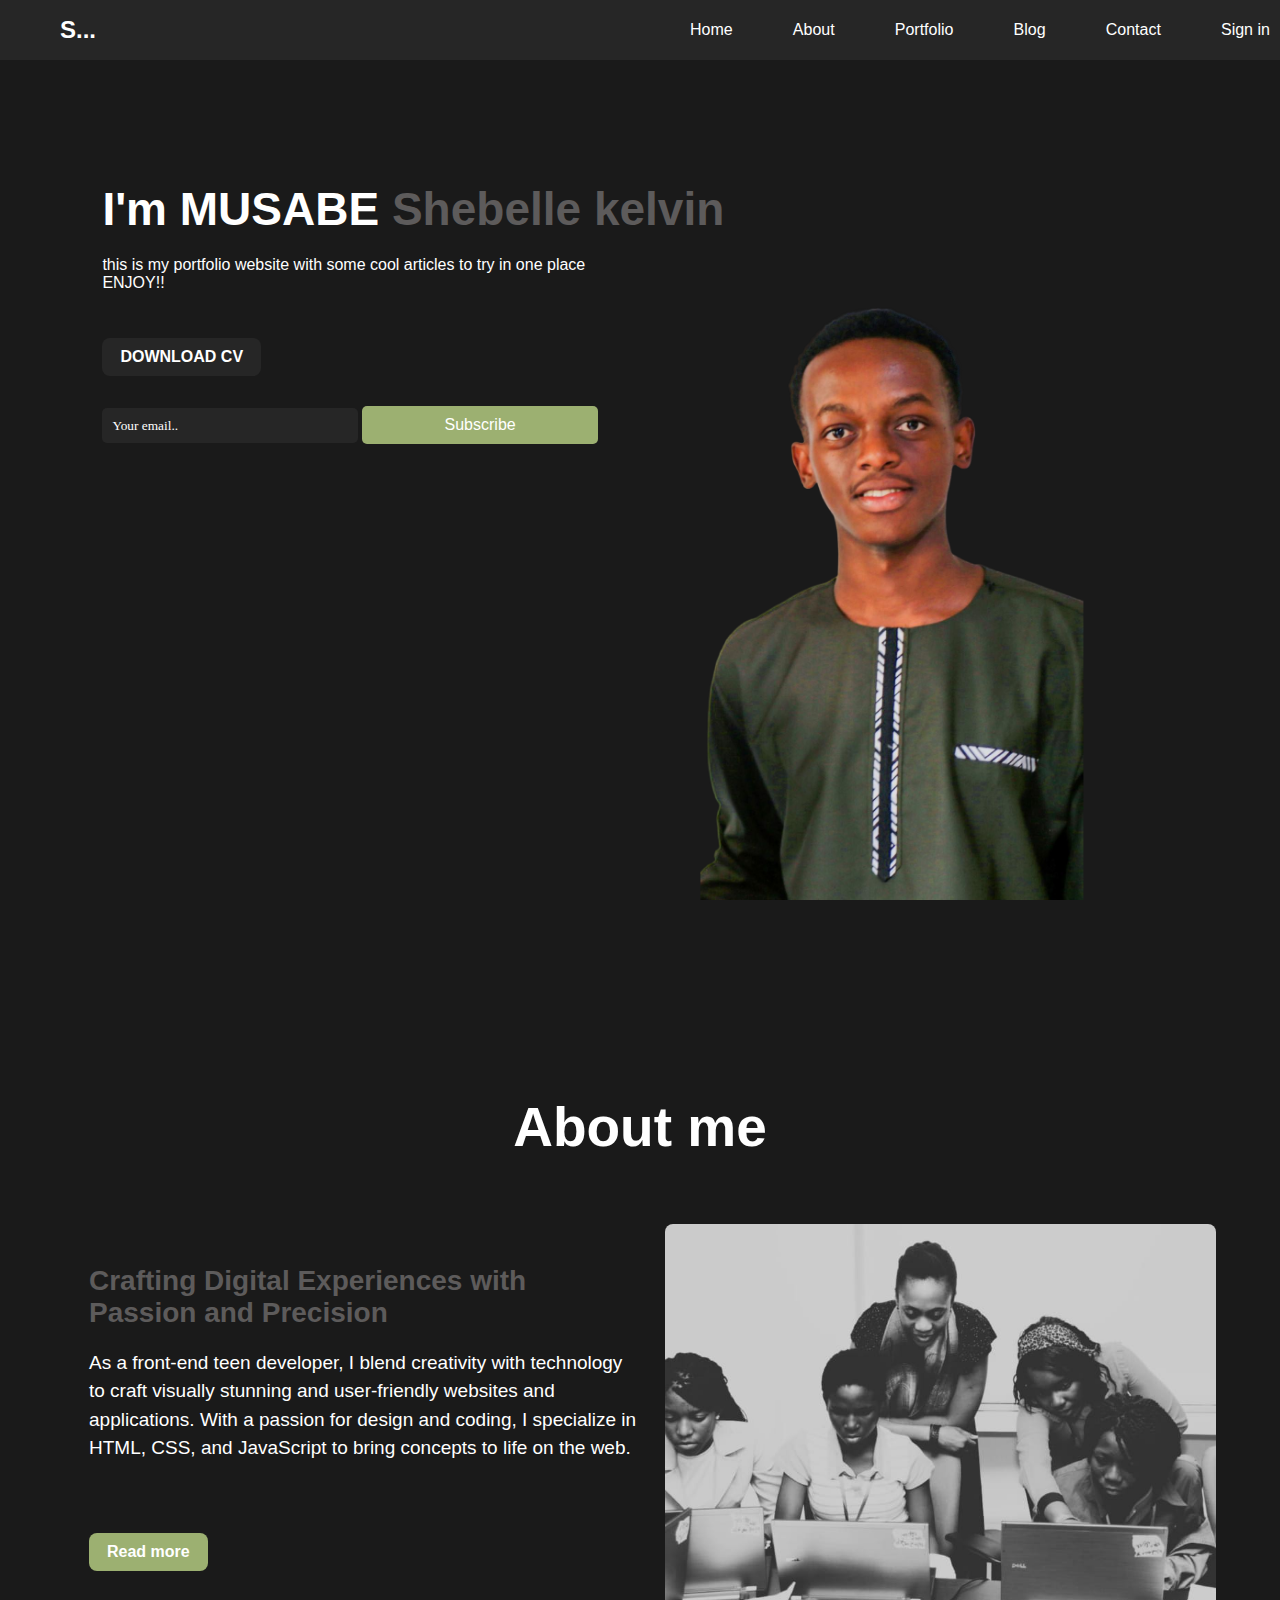
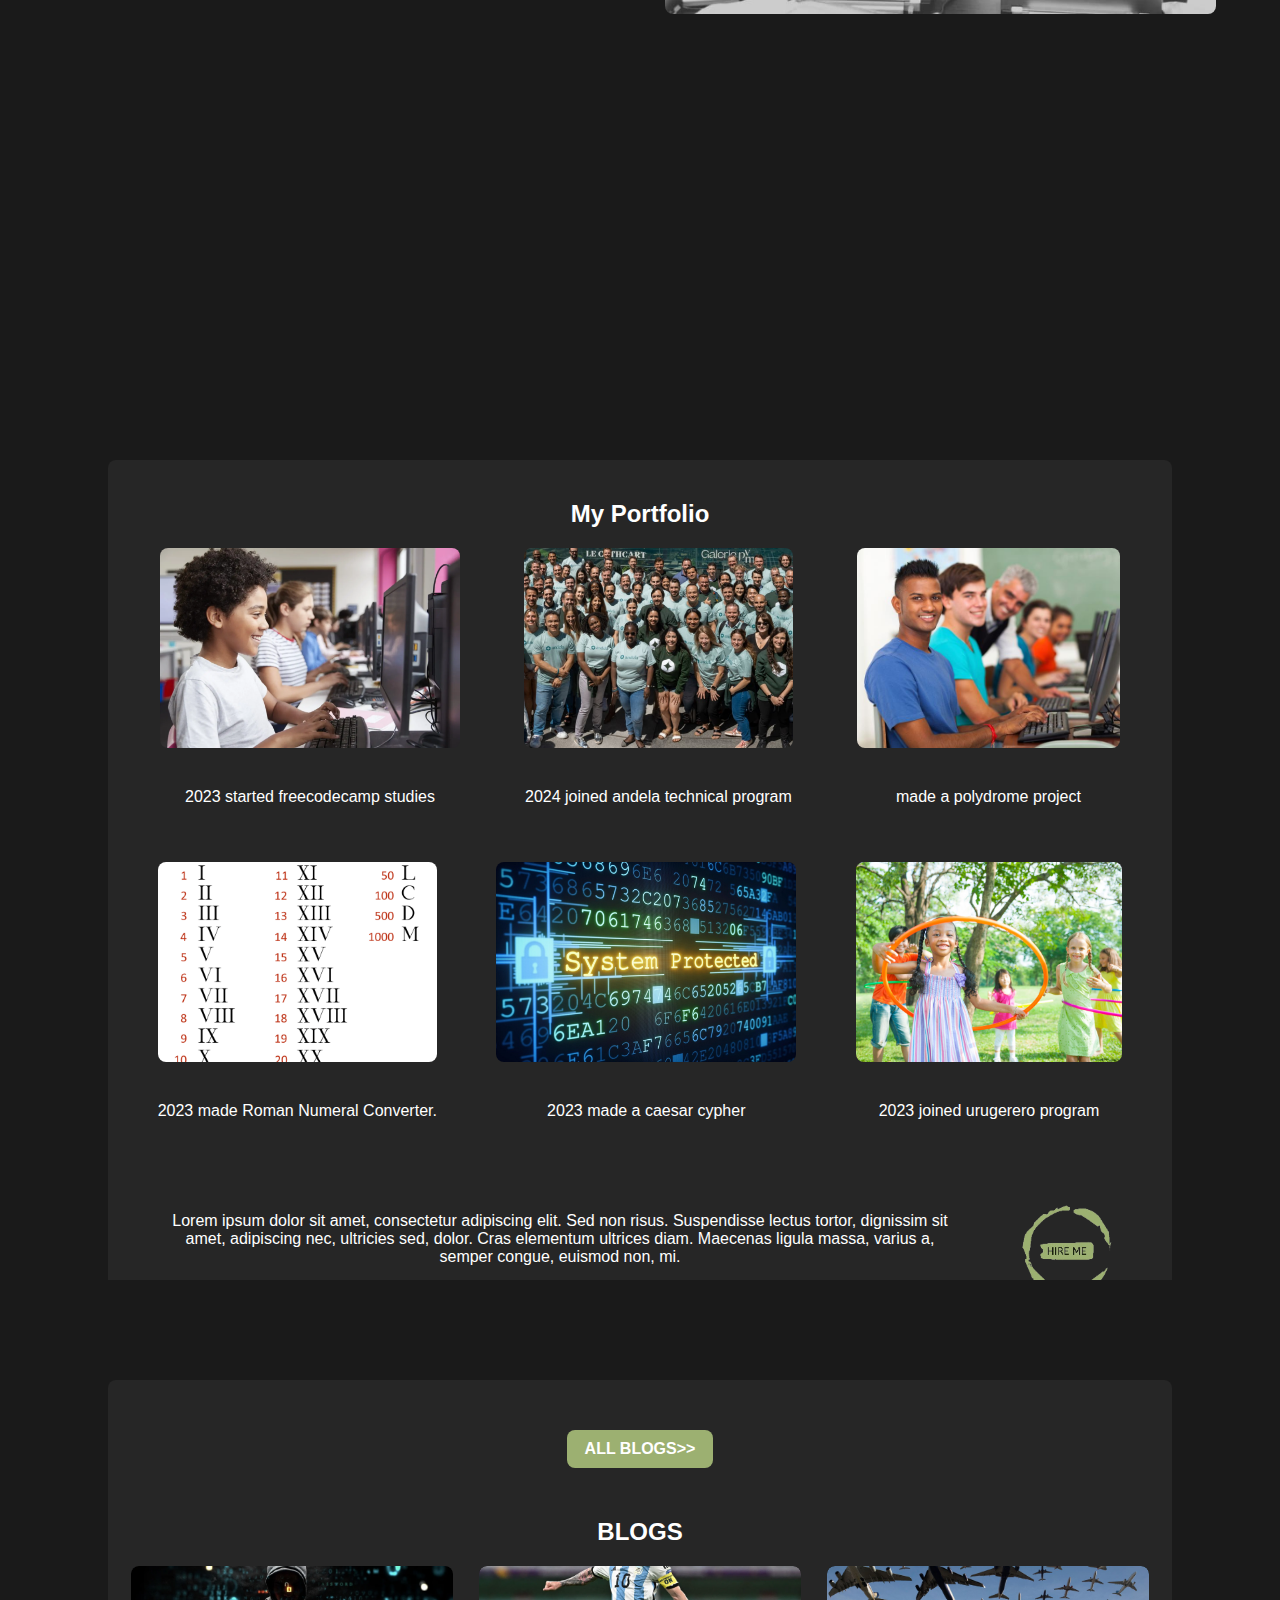
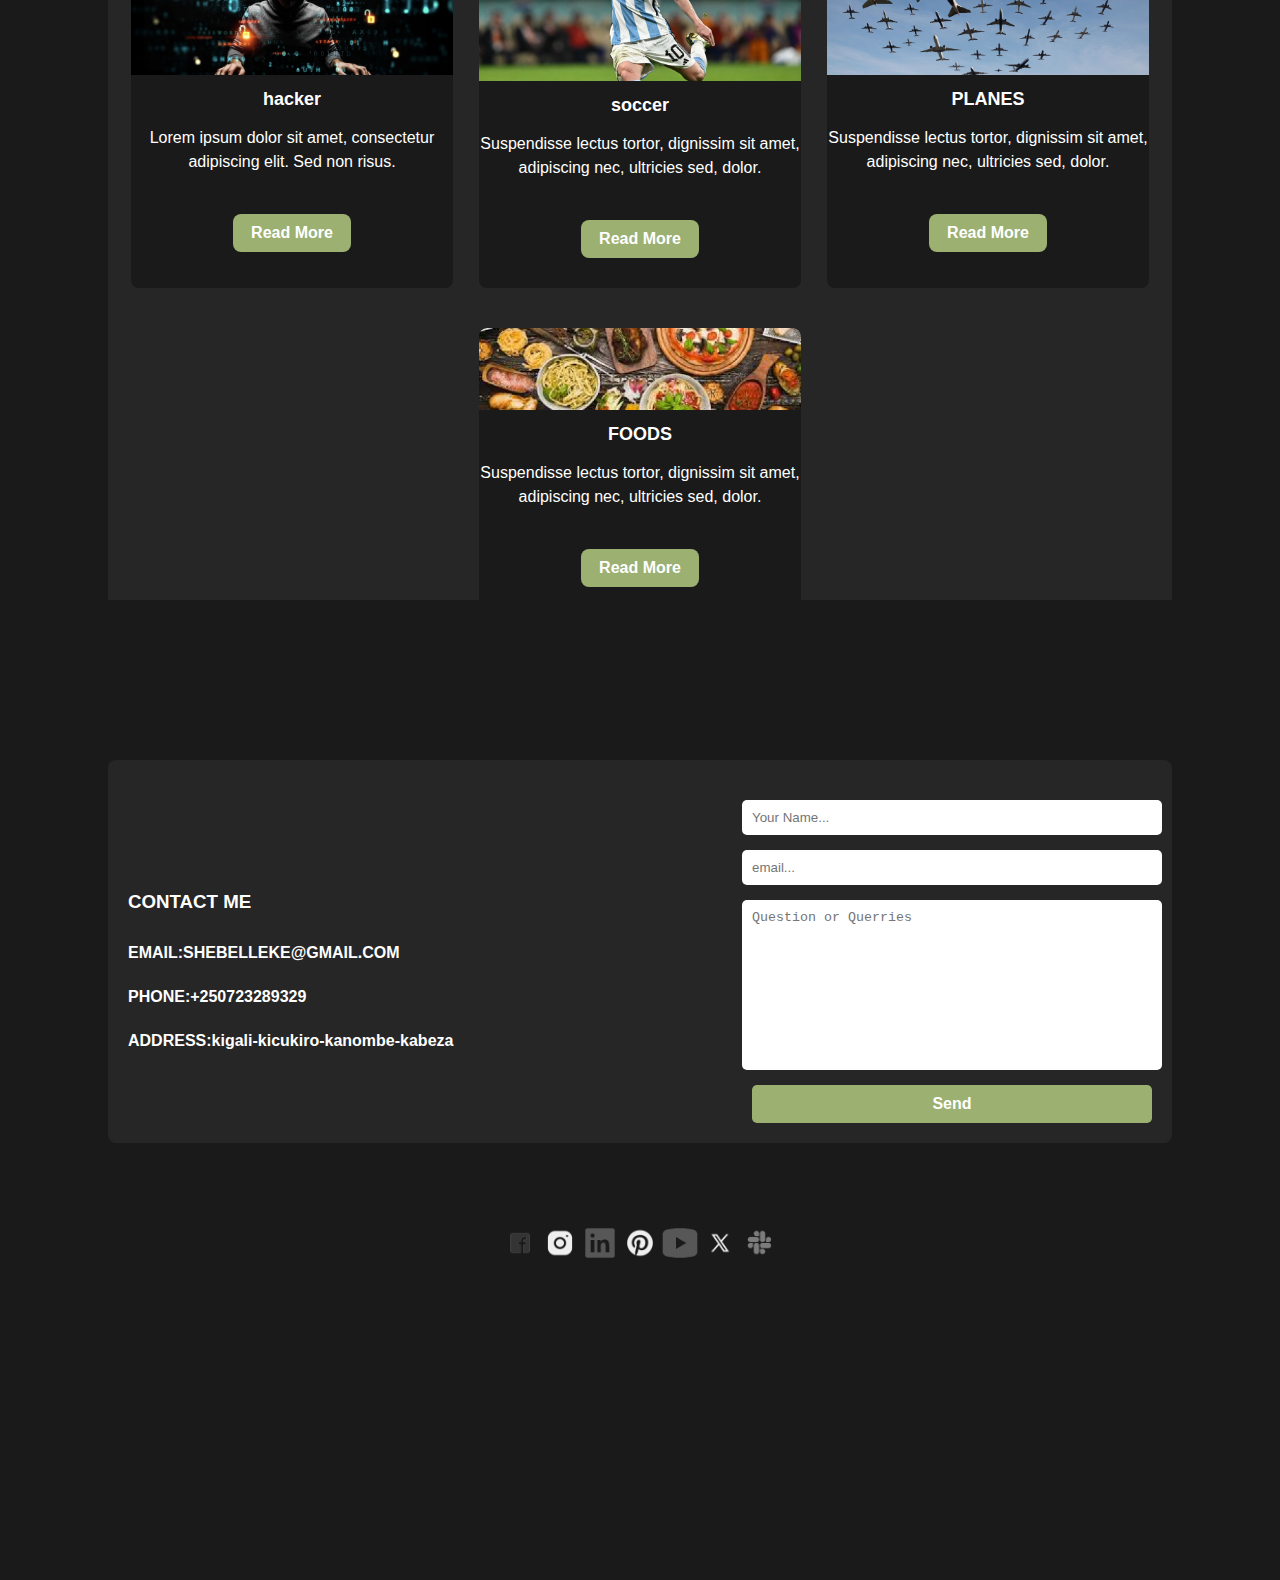
==== index.html @ 54c17d3b "after validating forms" ====
<!DOCTYPE html>
<html lang="en">
<head>
    <meta charset="UTF-8">
    <meta name="viewport" content="width=device-width, initial-scale=1.0">
    <title>mybrand-shebelle</title>
    <link rel="stylesheet" href="mybrand.css">
    <link href='https://unpkg.com/boxicons@2.1.4/css/boxicons.min.css' rel='stylesheet'>

</head>

<body>
    <section id="home">
        <!-- landing page-->
    <div class="header">
        
        <h1>S...</h1>
        <div class="menu-icon" onclick="toggleMenu()"><i class='bx bx-menu'></i></div>
        <nav>       
             <a href="#home" onclick="hideMenu()">Home<span></spans></a> 
             <a href="#about"onclick="hideMenu()">About<span></span></a>    
             <a href="#portfolio"onclick="hideMenu()">Portfolio<span></span></a> 
             <a href="#blog"onclick="hideMenu()">Blog<span></span></a>
             <a href="#contact"onclick="hideMenu()">Contact<span></span></a> 
             <a href="LOGIN.HTML"onclick="hideMenu()">Sign in<span></span></a> 
        </nav>
    </div>
    <div class="wordsContainer">
        <h1>I'm MUSABE <span>Shebelle kelvin</span></h1>
        <p>this is my portfolio website with some cool articles to try in one place<br>ENJOY!!
        </p>
        <a href="assets/cv.png" download="cv">DOWNLOAD CV</a>
        <form>
            <input type="email" id="email" name="email" placeholder="Your email.." onkeyup="validateEmail()">
            <span id="emailError"></span>
            <button onclick="return validateForm()">Subscribe</button>
        </form>
        <div class="images">     
            <img src="assets/shebz.png" class="me">
        </div>
    </div>
</section>
<section id="about" >
    <div class="about">
    <div class="heading">
      <h1>About me</h1>
    </div>
    <div class="about-container">
      <div class="about-content">
        <h2>Crafting Digital Experiences with Passion and Precision </h2>
        <p>
            As a front-end teen developer, I blend creativity with technology to craft visually stunning and user-friendly websites and applications. With a passion for design and coding, I specialize in HTML, CSS, and JavaScript to bring concepts to life on the web. 
        </p>
        <!-- <button class="about-btn">Read more</button> -->
        <a href="about2.html">Read more</a>
      </div>
      <div class="about-image">
        <img src="assets/skills.jpg" alt="">
      </div>
    </div>
</div>
  </section>
<section id="portfolio">
    <!-- portfolio page-->
    <div class="portfolio-container">
        <h2 class="portfolio-header">My Portfolio</h2>
        <div class="portfolio-images">
            <div class="portfolio-item">
                <img src="assets/project1.png" alt="Project 1">
                <p>2023 started freecodecamp studies</p>
            </div>
            <div class="portfolio-item">
                <img src="assets/project2.png" alt="Project 2">
                <p>2024 joined andela technical program</p>
            </div>
            <div class="portfolio-item">
                <img src="assets/coding.jpg" alt="Project 3">
                <p>made a polydrome project </p>
            </div>
            <div class="portfolio-item">
                <img src="assets/roman-numerals.png" alt="Project 4">
                <p>2023 made Roman Numeral Converter.</p>
            </div>
            <div class="portfolio-item">
                <img src="assets/cypher.jpg" alt="Project 5">
                <p>2023 made a caesar cypher</p>
        </div>
        <div class="portfolio-item">
                <img src="assets/kids-hula-hooping-outside.jpg" alt="Project 5">
                <p>2023 joined urugerero program</p>
        </div>
        <div class="portfolio-description">
            <p>Lorem ipsum dolor sit amet, consectetur adipiscing elit. Sed non risus. Suspendisse lectus tortor, dignissim sit amet, adipiscing nec, ultricies sed, dolor. Cras elementum ultrices diam. Maecenas ligula massa, varius a, semper congue, euismod non, mi.</p>
        </div>
        <div class="footer">
            <img src="assets/hire-me-high-resolution-logo.png" alt="hire me">
        </div>
    </div>
</section>
<section id="blog">
    <!-- blog page-->
    <div class="blog-container">
        <a href="blog.html">ALL BLOGS>></a>
        <h2 class="blog-header">BLOGS</h2>
        <div class="blog-posts">
            <div class="blog-post">
                <img src="assets/hacker.png" alt="Blog Image 1" class="blog-image">
                <h3 class="blog-title">hacker</h3>
                <p class="blog-content">Lorem ipsum dolor sit amet, consectetur adipiscing elit. Sed non risus.</p>
                <a href="single.html" class="read-more-link">Read More</a>
            </div>
            <div class="blog-post">
                <img src="assets/soccer.png" alt="Blog Image 2" class="blog-image">
                <h3 class="blog-title">soccer</h3>
                <p class="blog-content">Suspendisse lectus tortor, dignissim sit amet, adipiscing nec, ultricies sed, dolor.</p>
                <a href="single.html" class="read-more-link">Read More</a>
            </div>
            <div class="blog-post">
                <img src="assets/planes.png" alt="PLANES" class="blog-image">
                <h3 class="blog-title">PLANES</h3>
                <p class="blog-content">Suspendisse lectus tortor, dignissim sit amet, adipiscing nec, ultricies sed, dolor.</p>
                <a href="single.html" class="read-more-link">Read More</a>
            </div>
            <div class="blog-post">
                <img src="assets/image 4.png" alt="food" class="blog-image">
                <h3 class="blog-title">FOODS</h3>
                <p class="blog-content">Suspendisse lectus tortor, dignissim sit amet, adipiscing nec, ultricies sed, dolor.</p>
                <a href="single.html" class="read-more-link">Read More</a>
            </div>    
        </div>
        <div class="all-rights-reserved">
            All Rights Reserved 2024
        </div>
    </div>
</section>
<section id="contact">
    <!-- contact page-->
    <div class="contact-container">
        <div class="contact-details">
            <h3>CONTACT ME</h3>
            <p>EMAIL:SHEBELLEKE@GMAIL.COM</p>
            <p>PHONE:+250723289329</p>
            <p>ADDRESS:kigali-kicukiro-kanombe-kabeza</p>
        </div>
        <form class="contact-form">
            <input type="text" id="name" class="form-input" placeholder="Your Name..." onkeyup="namevalidate()">
            <span id="nameError"></span>
            <input type="email" id="email2"class="form-input" placeholder="email..." onkeyup="email2validate()">
            <span id="email2Error"></span>
            <textarea id="message" class="form-textarea" placeholder="Question or Querries" onkeyup="msgvalidate()"></textarea>
            <span id="msgError"></span>
            <button onclick="return validate2Form()"class="form-button">Send</button>
            <span id="submitError"></span>
        </form>       
    </div>
    <footer>
        <div class="icons">
            <a href="" class="element"><img src="assets/fb.png" alt=""></a>
            <a href="" class="element"><img src="assets/ig.png" alt=""></a>
            <a href="" class="element"><img src="assets/LinkedIn.png" alt=""></a>
            <a href="" class="element"><img src="assets/Pinterest.png" alt=""></a>
            <a href="" class="element"><img src="assets/YouTube.png" alt=""></a>
            <a href="" class="element"><img src="assets/TwitterX.png" alt=""></a>
            <a href="" class="element"><img src="assets/Slack New.png" alt=""></a>
        </div>
     </footer>
</section>
<script>
    // navigation bar 
    function toggleMenu() {
        var nav = document.querySelector('nav');
        nav.classList.toggle('active');
    }

    function hideMenu() {
        var nav = document.querySelector('nav');
        nav.classList.remove('active');
    }

    // validating the email on subscribe
    function validateEmail() {
        var email = document.getElementById('email').value;
        var emailError = document.getElementById('emailError'); 

        if (email.length == 0) {
            emailError.innerHTML = "Email is required";
            return false;
        }

        if (!email.match(/^[A-Za-z\._\-[0-9]*[@][A-Za-z]*[\.][a-z]{2,4}$/)) {
            emailError.innerHTML = 'Email Invalid';
            return false;
        }

        emailError.innerHTML = "<i class='bx bxs-check-circle'></i>";
        return true;
    }

    // subscribe email send function
    function validateForm() {
        if (validateEmail()) {
            // Clear the input field after successful validation
            document.getElementById('email').value = "";
            return true;
        } else {
            return false;
        }
    }
    // validating the contact form
    var nameError =document.getElementById('nameError');
    var email2Error = document.getElementById('email2Error'); 
    var msgError =document.getElementById('msgError');
    var submitError = document.getElementById('submitError');
    // validating name
    function namevalidate(){
        var name=document.getElementById('name').value;
        if(name.length==0){
            nameError.innerHTML='Name is required';
            return false;
        }
        if(!name.match(/^[A-Za-z\s'-]+$/)){
            nameError.innerHTML ='write full name';
            return false;
        }
        nameError.innerHTML="<i class='bx bxs-check-circle' ></i>"
        return true;
    }
    // validating emailof contact
    function email2validate(){
        var email2 = document.getElementById('email2').value;

        if (email2.length == 0) {
            email2Error.innerHTML = "Email is required";
            return false;
        }

        if (!email2.match(/^[A-Za-z\._\-[0-9]*[@][A-Za-z]*[\.][a-z]{2,4}$/)) {
            email2Error.innerHTML = 'Email Invalid';
            return false;
        }

        email2Error.innerHTML = "<i class='bx bxs-check-circle'></i>";
        return true;
    }
    //validating the message
    function msgvalidate(){
        var message=document.getElementById('message').value;
        var required=30;
        var left=required-message.length;
        if(left>0){
            msgError.innerHTML=left + 'more characters required';
            return false;
        }
        msgError.innerHTML="<i class='bx bx-check-circle' ></i>";
        return true;
    }
    function validate2Form(){
         if(!namevalidate()|| !email2validate() || !msgvalidate()){
           submitError.style.display='block';
           submitError.innerHTML="pls Complete";
           setTimeout(function(){submitError.style.display = 'none';}, 3000);
            return false;
            
         }
    }
    
</script>

</body>
</html>
---- mybrand.css ----
body {
    margin: 0;
    font-family: Arial, sans-serif;
    background-color: #1a1a1a;;
}
.header {
    position: fixed;
    display: flex;
    justify-content: space-between;
    align-items: center;
    background-color: #262626;
    height: 60px;
    color: white;
    top: 0;
    width: 100%;
    padding: 0 20px;
    z-index: 1000; }
.header h1{
    font-size: 24px;
    color: white;
    margin-left:40px;
    font-weight: bolder;
}

nav {
    width: 50%;
    display: flex;
    justify-content: space-around;
    align-items: center;
    background-color: #262626;
    height: 60px;
    color: white;
}

nav a {
    position: relative;
    color: white;
    text-decoration: none;
    padding: 10px;
}
nav a span{
    position:absolute;
    top:0;
    left:0;
    width:100%;
    height:100%;
    border-bottom:2px solid #9cb071;
    border-radius:15px;
    transform:scale(0) translateY(50px);
    transition: .5s;
    opacity:0;

}

nav a:hover span{
    color:#9cb071;
    transform: scale(1) translateY(0);
    opacity:1;
}
/* mobile nav bar */
 .menu-icon {
            display: none;
        }
        @media screen and (max-width: 768px) {
            .header {
                padding: 0;
            }
            .header h1 {
                margin-left: 0;
            }
            nav {
                display: none;
                width: 100%;
                position: absolute;
                top: 60px;
                left: 0;
                background-color: #1a1a1a;
                text-align: center;
                height: 700px;
            }
            nav.active {
                display: block;
            }
            nav a {
                display: block;
                padding: 10px;
            }
            .header nav a:hover {
                transform: none;
            }
            .menu-icon {
                display: block;
                cursor: pointer;
                position: fixed;
                top: 10px;
                right: 10px;
                z-index: 1001;
                color: white;
            }
        }
/* landing page css */
.wordsContainer{
    margin-left:8%;
    margin-top:8%;
}
.wordsContainer h1{
    font-size:46px;
    color:white;
    margin-bottom:20px;
}
span{
    color:#5d5b5b;
}
.wordsContainer p{
    color:white;

}
.wordsContainer a{
    background: #262626;
    padding:10px 18px;
    text-decoration:none;
    font-weight:bold;
    color:white;
    display:inline-block;
    margin:30px 0;
    border-radius:8px;

}
.wordsContainer a:hover{
    background: #383737;
    padding:10px 18px;
    text-decoration:none;
    font-weight:bold;
    color:white;
    display:inline-block;
    margin:30px 0;
    border-radius:8px;

}
.wordsContainer input[type="email"] {
    width: 20%;
    padding: 10px;
    margin-bottom: 10px;
    border: none;
    border-radius: 5px;
    background-color:#262626 ;
    color:white;
  }
  .wordsContainer input::placeholder{
    color:white;
    font-family: cursive;
    position:relative;
  }
  .wordsContainer form span{
    position:absolute;
    margin-left:-150px;
    margin-top:40px;
    font-size: 12px;
    font-family: cursive;
    color:rgb(255, 93, 93);
  }
  .wordsContainer form i{
    color:seagreen;
  }
  .wordsContainer button{
    width: 20%;
    padding: 10px;
    border: none;
    border-radius: 5px;
    background-color:#9cb071;
    color: #fff;
    font-size: 16px;
    cursor: pointer;
  }
  .wordsContainer input[type="submit"]:hover {
    background-color: #889b60;
  }
.images{
    width:45%;
    height:66%;
    position:absolute;
    bottom:0;
    right:100px;
}
.images img{
    height:100%;
    position:absolute;
    left:50%;
    bottom:0;
    transform:translate(-50%);
    transition:bottom 1s,left 1s;
}
.images:hover .shape{
    bottom:40px;
}
.images:hover .me{
    left:45%;
}
/* mobile of landing page */
@media screen and (max-width:768px){
    
.images{
    display: none;
}
.wordsContainer form span{
    position:absolute;
    margin-left:-100px;
    margin-top:40px;
    font-size: 12px;
    font-family: cursive;
    color:rgb(255, 93, 93);
  }
.images img{
    display: none;
}
}
/*css ABOUT*/
.about{
    overflow:hidden;
  }
  .heading h1{
    color: white;
    font-size: 55px;
    text-align:center;
    margin-top:35px;
  
  }
  .about-container{
    display:flex;
    justify-content: center;
    align-items:center;
    width:90%;
    margin:65px auto;
  }
  .about-content{
    flex:1;
    width:600px;
    margin:0px 25px;
    animation:fadeInUp 2s ease;
  }
  .about-content h2{
    font-size:28px;
    margin-bottom:20px;
    color:#5d5b5b;
  }
  .about-content  p{
    font-size:19px;
    line-height: 1.5;
    margin-bottom:40px;
    color:white;
  }
  .about-content a{
    background:#9cb071;
    padding:10px 18px;
    text-decoration:none;
    font-weight:bold;
    color:white;
    display:inline-block;
    margin:30px 0;
    border-radius:8px;

  }
  /*
  .about-content button{
    display:inline-block;
    background-color:#9cb071;
    color:rgb(2, 2, 2);
    padding:12px 24px;
    border-radius:8px;
    font-size:20px;
    border:none;
    cursor:pointer;
    transition:0.3s ease;
  }
  .about-content button:hover{
    background-color:rgb(52, 25, 149);
    transform:scale(1.1);
  }
  */
  .about-image{
    flex:1;
    width:600px;
    margin:auto;
    animation:fadeInRight 2s ease;
  }
  .about-image img{
    width:100%;
    height:auto;
    border-radius:8px;
  
  }
  /*mobile about*/
  @media  screen and (max-width:768px){
    .heading h1{
      font-size:45px;
      margin-top:30px;
    }
    .about{
      margin:0px;
    }
    .about-container{
      width:100%;
      flex-direction:column;
      margin:0px;
      padding:0px 40px;
    }
    .about-content{
      width:100%;
      margin:35px 0px;
    }
    .about-content h2{
      font-size:30px;
      
    }
    .about-content p{
      font-size:18px;
      margin-bottom:20px;
  
    }
  .about-content button{
    font-size:16px;
    padding:8px 16px;
  }
  .about-image{
    width:100%;
  }
  }
  @keyframes fadeInUp{
    0%{
      opacity:0;
      transform:translateY(50px);
     }
     100%{
      opacity:1;
      transform:translateY(0px);
     }
  }
  @keyframes fadeInRight{
    0%{
      opacity:0;
      transform:translateY(-50px);
     }
     100%{
      opacity:1;
      transform:translateY(0px);
     }
  }
/*css portfolio*/
.portfolio-container {
    width: 80%;
    margin: 80px auto;
    padding: 20px;
    border-radius: 8px;
    background-color:#262626;
    color: #fff;
    text-align: center;
    display: flex;
    flex-direction: column;
    align-items: center;
    height: calc(100% - 20px);
    overflow: auto;  
}

.portfolio-header {
    margin-bottom: 20px;
}

.portfolio-item {
    margin-bottom: 40px;
}

.portfolio-images {
    display: flex;
    justify-content: space-around;
    flex-wrap: wrap;
}

.portfolio-images img {
    width: 100%;
    max-width: 300px;
    height: 200px; 
    object-fit: cover; 
    margin-bottom: 20px;
    border-radius: 8px;
}

.portfolio-description {
    max-width: 800px;
    margin: 20px auto;
}

footer {
    display: flex;
    justify-content: space-around;
    margin-top: 20px;
}

.footer img {
    width: 150px;
    height: 150px;
    margin-right: 10px;
    transition: transform 0.3s ease-in-out;
}

.footer img:hover {
    transform: scale(1.2);
}
/* scroll bar */
::-webkit-scrollbar {
    width: 8px;
  }

  /* Track */
  ::-webkit-scrollbar-track {
    background: #1a1a1a;
  }

  /* Handle */
  ::-webkit-scrollbar-thumb {
    background: #262626;
    border-radius: 4px;
  }
  ::-webkit-scrollbar-thumb:hover {
    background: #5b5a5a;
  }
/*css blog*/
.blog-container {
    width: 80%;
    margin: 80px auto;
    padding: 20px;
    border-radius: 8px;
    background-color: #262626;
    color: #fff;
    text-align: center;
    display: flex;
    flex-direction: column;
    align-items: center;
}
.blog-container a{
    background:#9cb071;
    padding:10px 18px;
    text-decoration:none;
    font-weight:bold;
    color:white;
    display:inline-block;
    margin:30px 0;
    border-radius:8px;

}
.blog-container a:hover{
    transform: scale(1.1);
    background:#728152;
    padding:10px 18px;
    text-decoration:none;
    font-weight:bold;
    color:black;
    display:inline-block;
    margin:30px 0;
    border-radius:10px;

}

.blog-header {
    margin-bottom: 20px;
}


.blog-posts {
    display: flex;
    flex-wrap: wrap;
    justify-content: space-around;
}

.blog-posts {
    display: flex;
    flex-wrap: wrap;
    justify-content: space-around;
    gap: 20px;
}

.blog-post {
    width: calc(33.33% - 20px); 
    margin-bottom: 20px; 
    overflow: hidden;
    background-color: #1a1a1a;
    color: #fff;
    border-radius: 8px;
}

.blog-image {
    width: 100%;
    height: auto;
    max-height: 200px;
    object-fit: cover;
    border-radius: 8px 8px 0 0;
}

.blog-title {
    font-size: 18px;
    margin: 10px 0;
}

.blog-content {
    line-height: 1.5;
    margin-bottom: 10px;
}

.read-more-link {
    color:#9cb071;
    text-decoration: none;
    font-weight: bold;
    display: inline-block;
}

.read-more-link:hover {
    text-decoration: underline;
}

.all-rights-reserved {
    margin-top: 20px;
    text-align: center;
    color: #fff;
}
/*mobile blog*/
@media screen and (max-width:768px){
 .blog-posts {
        display: flex;
        flex-wrap: wrap;
        flex-direction: column;
        justify-content: space-around;
    }
    
    .blog-posts {
        display: flex;
        flex-wrap: wrap;
        justify-content: space-around;
        gap: 20px;
    }
    .blog-post {
        width: calc(95%); 
        margin-bottom: 20px; 
        overflow-x: auto;
        background-color: #1a1a1a;
        color: #fff;
        border-radius: 8px;
    }
    }
/*css CONTACT*/
.contact-container {
    position:relative;
    width: 80%;
    margin: 80px auto;
    padding: 20px;
    border-radius: 8px;
    background-color: #262626;
    color: #fff;
    text-align: center;
    display: flex;
    align-items: center;
}

.contact-header {
    margin-bottom: 20px;
}

.contact-form {
    width: 100%;
    max-width: 400px;
    margin-top: 20px;
    display: flex;
    flex-direction: column;
    align-items: center;
}

.form-input,
.form-textarea {
    
    width: 100%;
    margin-bottom: 15px;
    padding: 10px;
    border: none;
    border-radius: 5px;
    background-color: #fff;
    color: #000;
}

#nameError,#email2Error,#msgError,#submitError{
    color:red;
    font-size: 12px;
    font-family: cursive;
}
.contact-form i{
    color:seagreen;
}

.form-textarea {
    height: 150px;
    resize: none;
}

.form-button {
    width: 100%;
    padding: 10px;
    border: none;
    border-radius: 5px;
    background-color: #9cb071;
    color: #fff;
    cursor: pointer;
    font-size: 16px;
    font-weight: bold;
}
.form-button:hover{
    transform: scale(1.01);
    color:#262626
}

.contact-details {
    margin-top: 30px;
    display: flex;
    flex-direction: column;
    align-items: flex-start;
    width: 100%;
}

.contact-details p {
    margin-bottom: 10px;
    color: white;
    font-weight: bold;
}

.contact-details h3 {
    margin-bottom: 15px;
    font-family: 'Gill Sans', 'Gill Sans MT', Calibri, 'Trebuchet MS', sans-serif;
}
.icons{
    width: 100%;
    display: flex;
    align-items: center;
    justify-content: center;
}

.element img {
    width: 40px; 
    max-width: 100%; 
}
.element:hover{
    transform: scale(1.1);
    cursor: pointer;
}
/* mobile contact */
@media screen and (max-width:768px) {
  .contact-container {
        width: 80%;
        margin: 80px auto;
        padding: 20px;
        border-radius: 8px;
        background-color:#262626;
        color: #fff;
        text-align: center;
        display: flex;
        flex-direction: column;
        align-items: center;
    }
    
}
/*snap scroll*/
html{
    scroll-snap-type:y mandatory;
}
section{
    height: 100vh;
    scroll-snap-align: start;
}
#home, #contact, #about{
    overflow: hidden;
    padding-top: 80px; 
}
#portfolio, #blog{
    overflow: hidden;
    padding-top: 20px; 
}
/* mobile screen heights */
@media screen and (max-width:768px){
    html{
        scroll-snap-type:none;
    }
    section{
        height: auto;
        scroll-snap-align: start;
    }
    #home, #contact, #about{
        overflow: scroll;
        padding-top: 80px; 
    }
    #portfolio, #blog{
        overflow:scroll;
        padding-top: 20px; 
    }

}
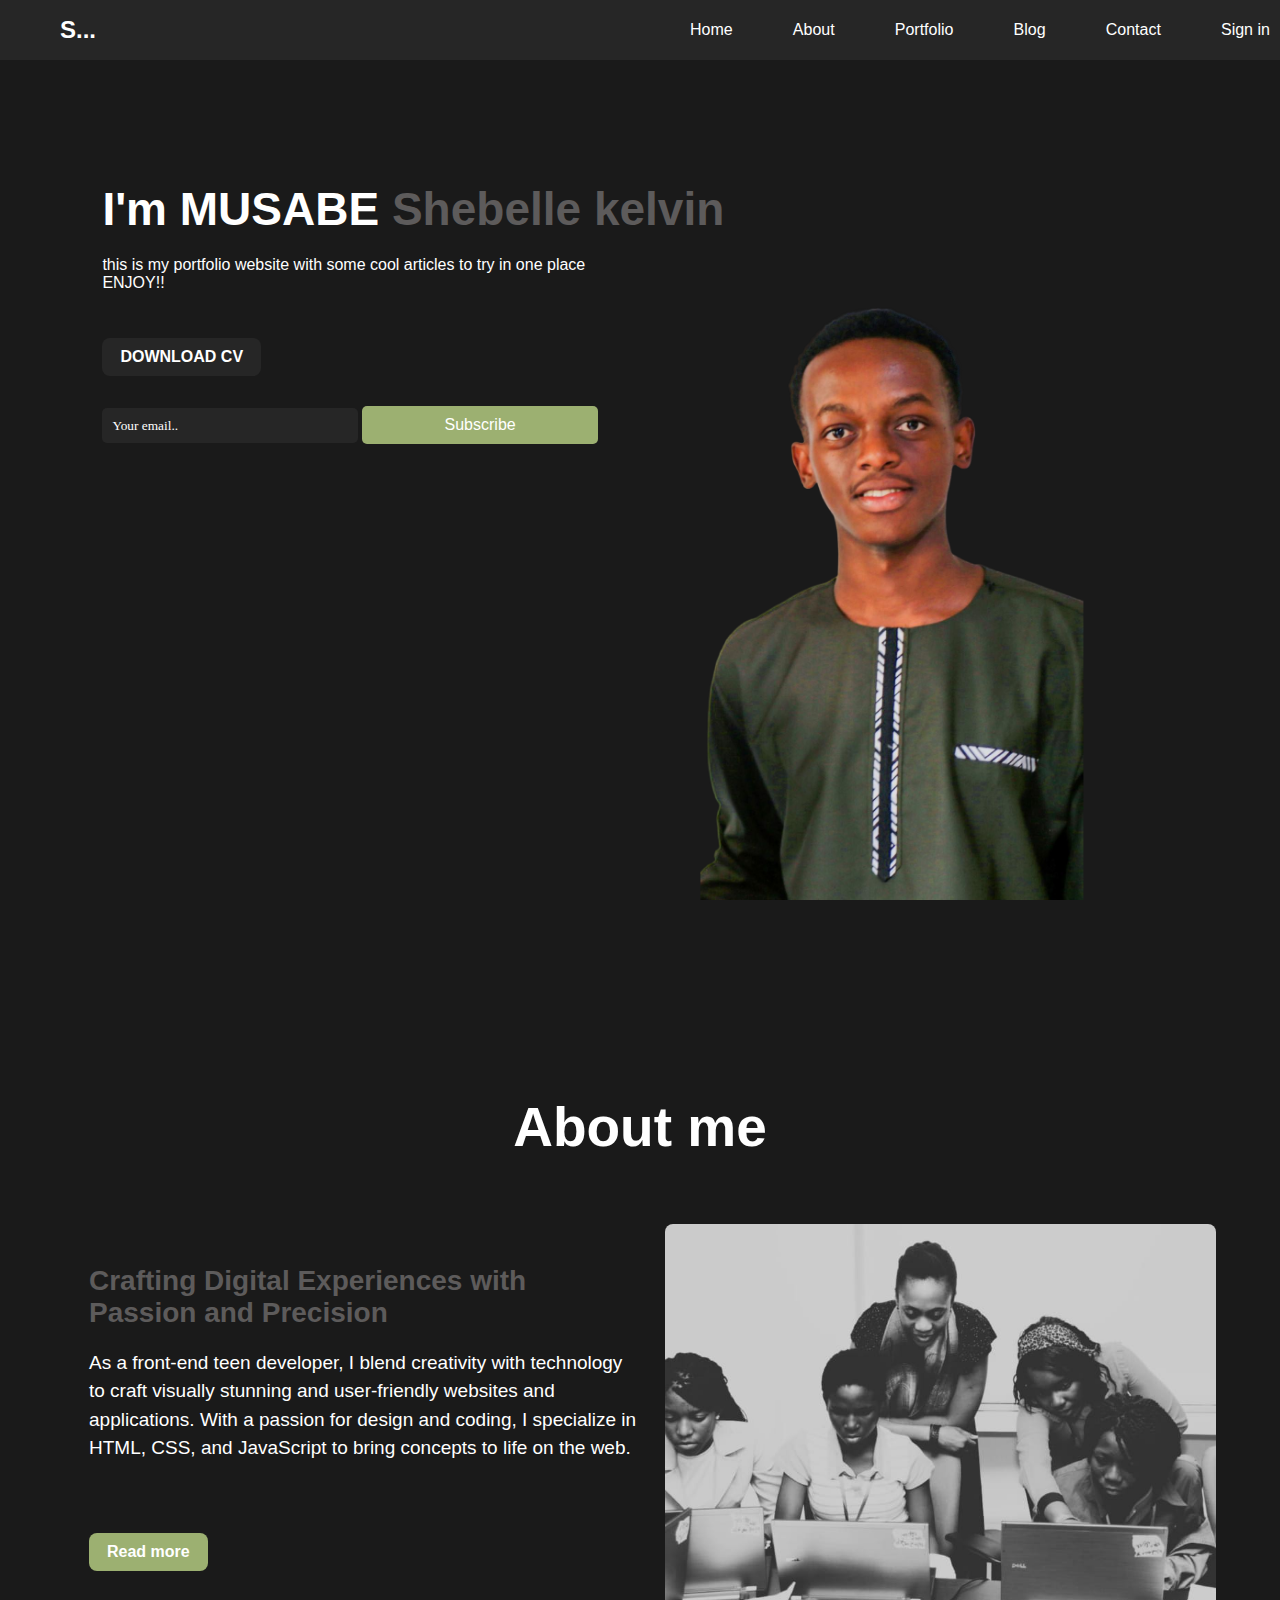
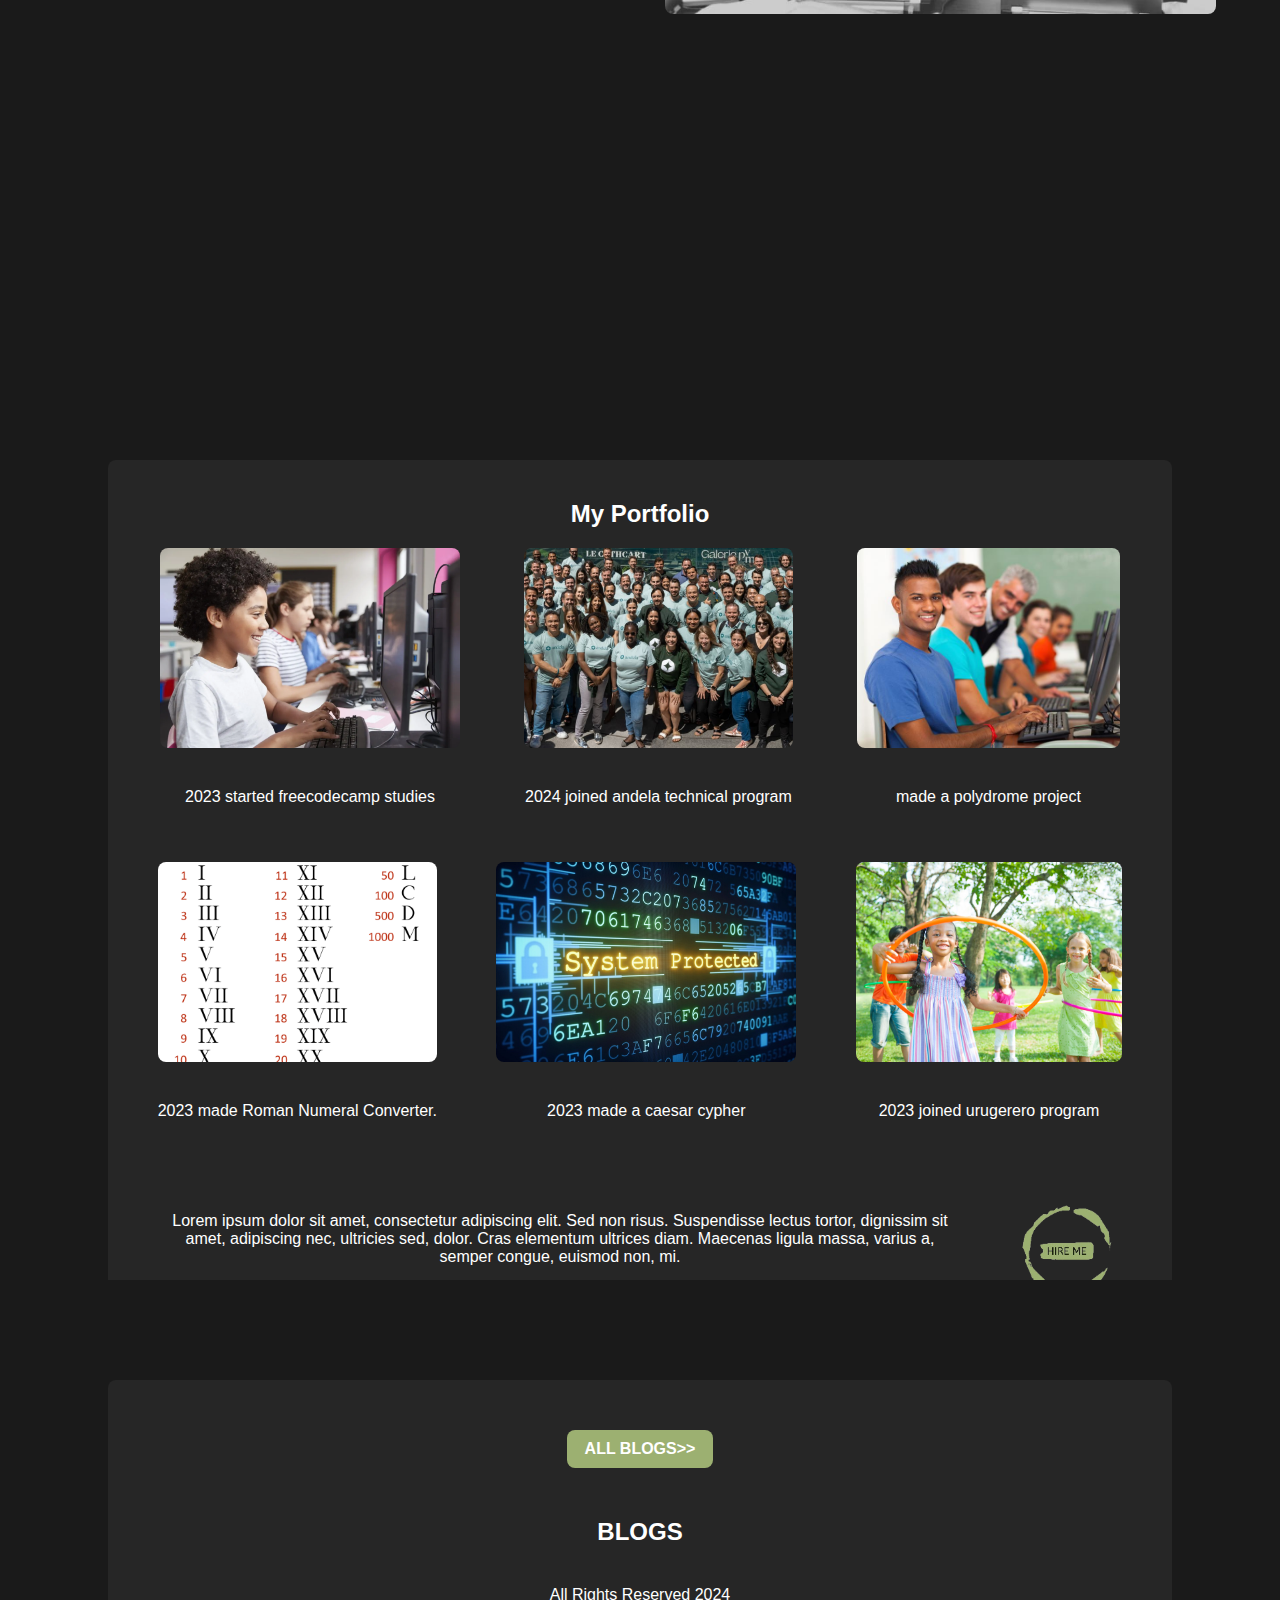
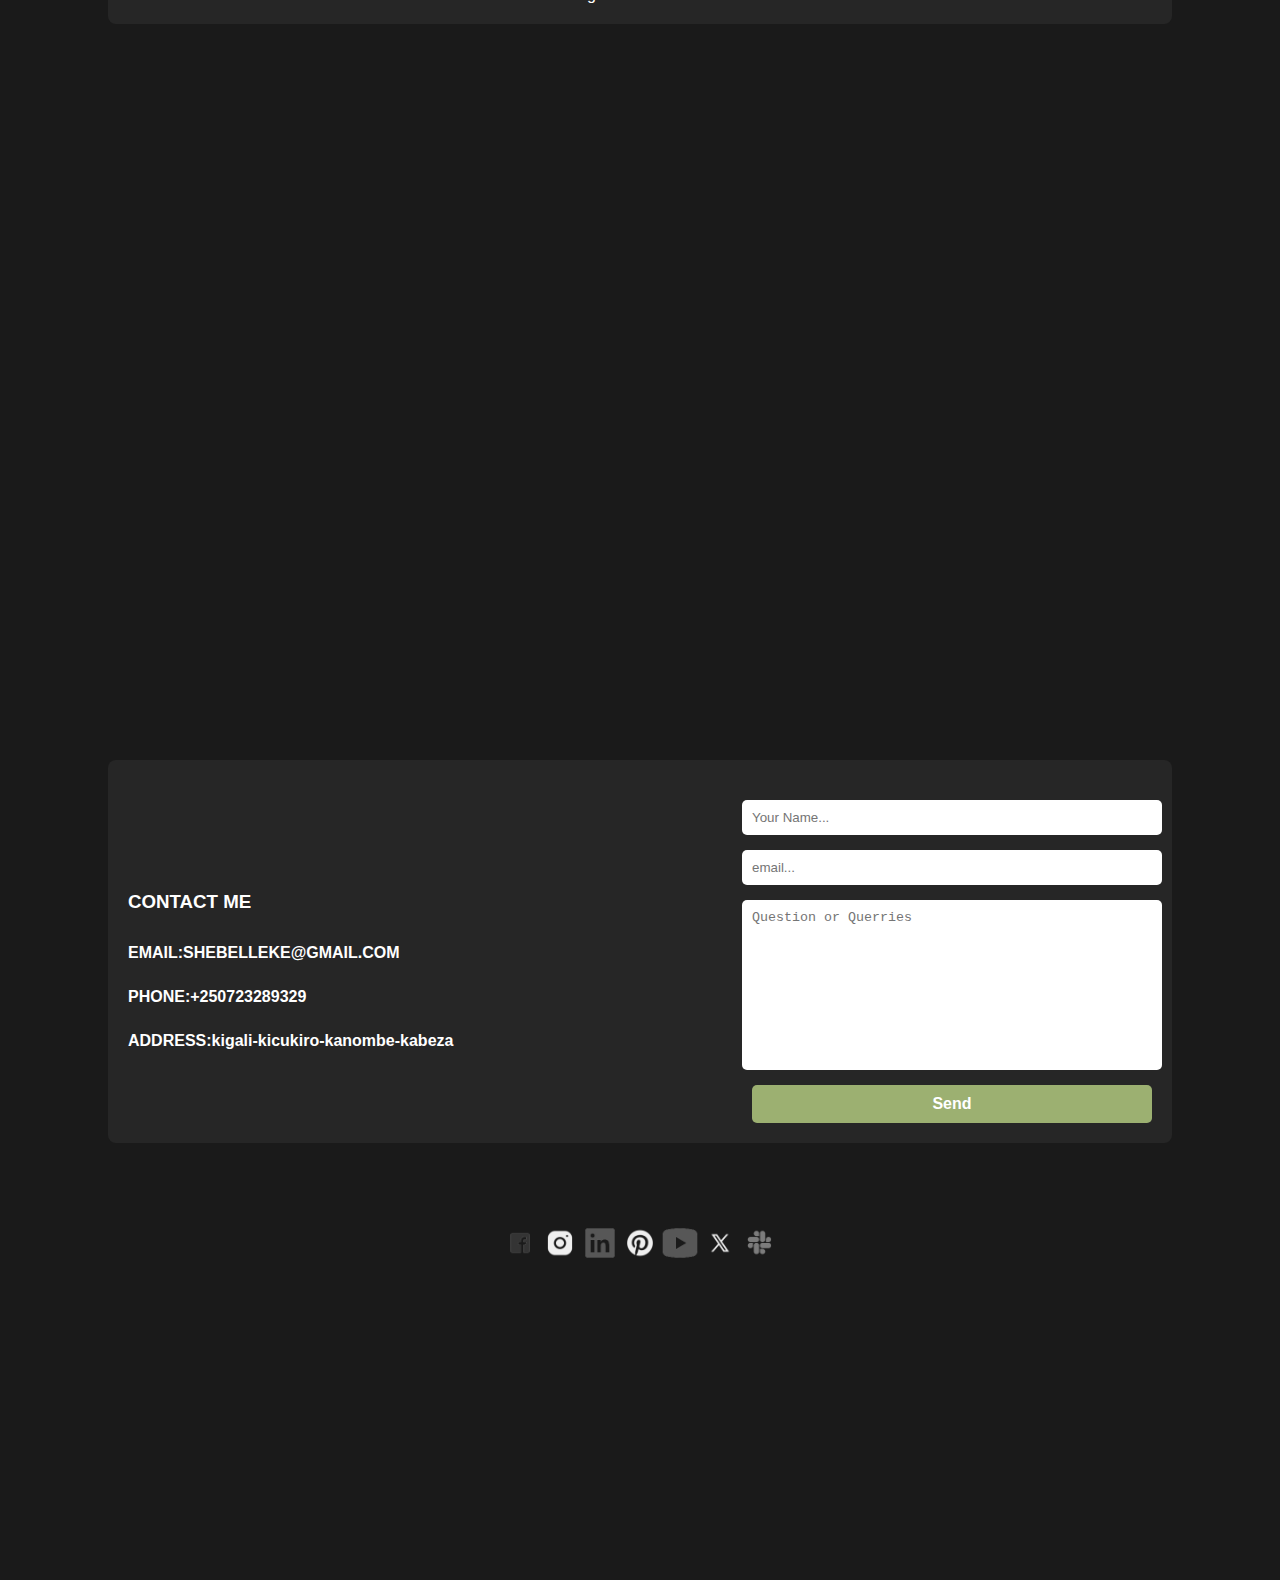
==== commit 90a1c1c6: "after adding delete option" ====
--- a/index.html
+++ b/index.html
@@ -103,7 +103,7 @@
         <a href="blog.html">ALL BLOGS>></a>
         <h2 class="blog-header">BLOGS</h2>
         <div class="blog-posts">
-            <div class="blog-post">
+            <!-- <div class="blog-post">
                 <img src="assets/hacker.png" alt="Blog Image 1" class="blog-image">
                 <h3 class="blog-title">hacker</h3>
                 <p class="blog-content">Lorem ipsum dolor sit amet, consectetur adipiscing elit. Sed non risus.</p>
@@ -126,7 +126,7 @@
                 <h3 class="blog-title">FOODS</h3>
                 <p class="blog-content">Suspendisse lectus tortor, dignissim sit amet, adipiscing nec, ultricies sed, dolor.</p>
                 <a href="single.html" class="read-more-link">Read More</a>
-            </div>    
+            </div>     -->
         </div>
         <div class="all-rights-reserved">
             All Rights Reserved 2024
@@ -182,13 +182,15 @@
         var email = document.getElementById('email').value;
         var emailError = document.getElementById('emailError'); 
 
-        if (email.length == 0) {
+        if (email.length == 0) { 
             emailError.innerHTML = "Email is required";
-            return false;
-        }
-
-        if (!email.match(/^[A-Za-z\._\-[0-9]*[@][A-Za-z]*[\.][a-z]{2,4}$/)) {
+            setTimeout(function(){ emailError.innerHTML = ''; }, 3000); 
+            return false;
+        }
+
+        if (!email.match(/^[^\s@]+@[^\s@]+\.[^\s@]+$/)) {
             emailError.innerHTML = 'Email Invalid';
+            setTimeout(function(){ emailError.innerHTML = ''; }, 3000); 
             return false;
         }
 
@@ -206,6 +208,50 @@
             return false;
         }
     }
+// retrieving blogs from local storage
+const blogs = JSON.parse(localStorage.getItem('blogs'));
+
+    // Function to create blog posts
+    function createBlogPost(blog) {
+        const blogPost = document.createElement('div');
+        blogPost.classList.add('blog-post');
+
+        const image = document.createElement('img');
+        image.src = blog.image;
+        image.alt = 'Blog Image';
+        image.classList.add('blog-image');
+
+        const title = document.createElement('h3');
+        title.textContent = blog.title;
+        title.classList.add('blog-title');
+
+        const content = document.createElement('p');
+        content.textContent = blog.content;
+        content.classList.add('blog-content');
+
+        const readMoreLink = document.createElement('a');
+        readMoreLink.href = 'single.html'; 
+        readMoreLink.textContent = 'Read More';
+        readMoreLink.classList.add('read-more-link');
+
+        blogPost.appendChild(image);
+        blogPost.appendChild(title);
+        blogPost.appendChild(content);
+        blogPost.appendChild(readMoreLink);
+
+        return blogPost;
+    }
+
+    // Display blogs
+    const blogPostsContainer = document.querySelector('.blog-posts');
+    if (blogs) {
+        blogs.forEach(blog => {
+            const blogPost = createBlogPost(blog);
+            blogPostsContainer.appendChild(blogPost);
+        });
+    }
+
+
     // validating the contact form
     var nameError =document.getElementById('nameError');
     var email2Error = document.getElementById('email2Error'); 
@@ -216,10 +262,12 @@
         var name=document.getElementById('name').value;
         if(name.length==0){
             nameError.innerHTML='Name is required';
+            setTimeout(function(){ nameError.innerHTML = ''; }, 3000); 
             return false;
         }
         if(!name.match(/^[A-Za-z\s'-]+$/)){
             nameError.innerHTML ='write full name';
+            setTimeout(function(){ nameError.innerHTML = ''; }, 3000);
             return false;
         }
         nameError.innerHTML="<i class='bx bxs-check-circle' ></i>"
@@ -231,11 +279,13 @@
 
         if (email2.length == 0) {
             email2Error.innerHTML = "Email is required";
-            return false;
-        }
-
-        if (!email2.match(/^[A-Za-z\._\-[0-9]*[@][A-Za-z]*[\.][a-z]{2,4}$/)) {
+            setTimeout(function(){ email2Error.innerHTML = ''; }, 3000);
+            return false;
+        }
+
+        if (!email2.match(/^[^\s@]+@[^\s@]+\.[^\s@]+$/)) {
             email2Error.innerHTML = 'Email Invalid';
+            setTimeout(function(){ email2Error.innerHTML = ''; }, 3000);
             return false;
         }
 
@@ -249,6 +299,7 @@
         var left=required-message.length;
         if(left>0){
             msgError.innerHTML=left + 'more characters required';
+            setTimeout(function(){ msgError.innerHTML = ''; }, 3000);
             return false;
         }
         msgError.innerHTML="<i class='bx bx-check-circle' ></i>";
@@ -261,8 +312,38 @@
            setTimeout(function(){submitError.style.display = 'none';}, 3000);
             return false;
             
-         }
-    }
+         } 
+         sendmessage();
+       }
+        function sendmessage() {
+        var name = document.getElementById('name').value;
+        var email = document.getElementById('email2').value;
+        var message = document.getElementById('message').value;
+
+        // Create an object to represent the message
+        var messageObject = {
+            name: name,
+            email: email,
+            message: message
+        };
+
+        // Retrieve existing messages from localStorage 
+        var existingMessages = localStorage.getItem('messages');
+
+        // Convert existing messages to an array or initialize an empty array
+        var messagesArray = JSON.parse(existingMessages) || [];
+
+        // Add the new message object to the array
+        messagesArray.push(messageObject);
+
+        // Convert the array back to a JSON string 
+        localStorage.setItem('messages', JSON.stringify(messagesArray));
+        // clear
+        document.getElementById('name').value = '';
+        document.getElementById('email2').value = '';
+        document.getElementById('message').value = '';
+    }
+
     
 </script>
 
--- a/mybrand.css
+++ b/mybrand.css
@@ -409,13 +409,10 @@
 ::-webkit-scrollbar {
     width: 8px;
   }
-
-  /* Track */
   ::-webkit-scrollbar-track {
     background: #1a1a1a;
   }
 
-  /* Handle */
   ::-webkit-scrollbar-thumb {
     background: #262626;
     border-radius: 4px;
@@ -585,9 +582,45 @@
 }
 
 #nameError,#email2Error,#msgError,#submitError{
+    position:absolute;
     color:red;
     font-size: 12px;
     font-family: cursive;
+}
+@media screen and (min-width:768px) {
+    #nameError{
+        top:15%;
+        left:90%;
+        }
+    #email2Error{
+        top:28%;
+        left:90%;
+    }
+    #msgError{
+        top:70%;
+        left:70%;
+    }
+    #submitError{
+        top:0px;
+    }
+}
+/* errors in mobile */
+@media screen and (max-width:768px) {
+#nameError{
+    top:45%;
+    left:73%;
+    }
+#email2Error{
+    top:53%;
+    left:75%;
+}
+#msgError{
+    top:85%;
+    left:50%;
+}
+#submitError{
+    top:40%;
+}
 }
 .contact-form i{
     color:seagreen;
